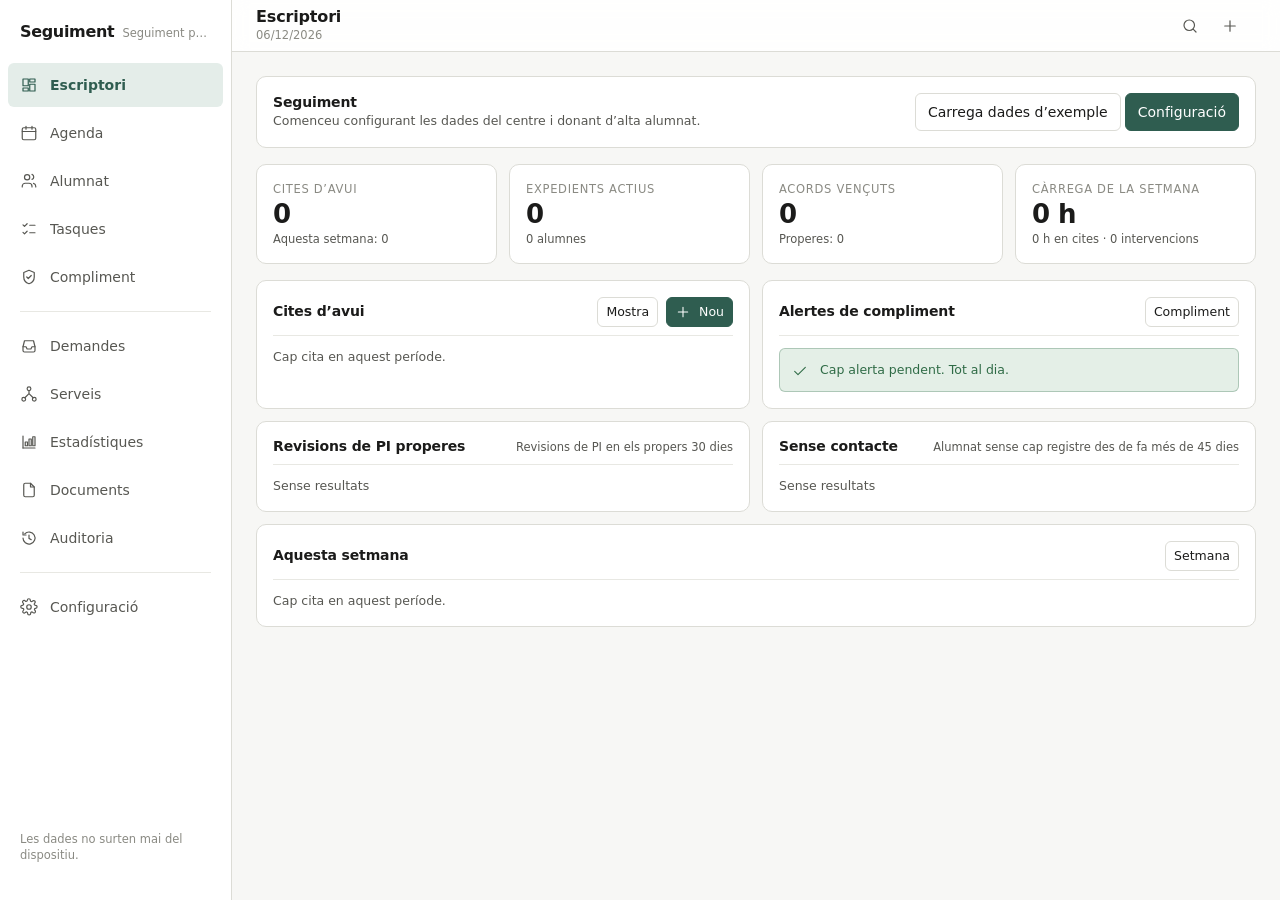
==== index.html @ 725e365e "Aplicació de seguiment psicopedagògic i orientació educativa Eina completa per al seguiment d'alumna" ====
<!doctype html>
<html lang="ca" data-theme="auto">
<head>
<meta charset="utf-8">
<meta name="viewport" content="width=device-width, initial-scale=1, viewport-fit=cover">
<meta name="description" content="Seguiment — eina de seguiment psicopedagògic i d'orientació educativa. Les dades no surten mai del dispositiu.">
<meta name="color-scheme" content="light dark">
<meta name="theme-color" content="#f7f7f5" media="(prefers-color-scheme: light)">
<meta name="theme-color" content="#131315" media="(prefers-color-scheme: dark)">
<meta name="apple-mobile-web-app-capable" content="yes">
<meta name="apple-mobile-web-app-title" content="Seguiment">
<title>Seguiment</title>
<link rel="manifest" href="manifest.webmanifest">
<link rel="icon" href="assets/icon.svg" type="image/svg+xml">
<link rel="apple-touch-icon" href="assets/icon-192.png">
<link rel="stylesheet" href="css/base.css">
<link rel="stylesheet" href="css/layout.css">
<link rel="stylesheet" href="css/components.css">
<link rel="stylesheet" href="css/print.css" media="print">
</head>
<body>
<a class="skip-link" href="#main">Salta al contingut principal</a>

<div id="boot" class="boot">
  <div class="boot__inner">
    <p class="boot__mark">Seguiment</p>
    <p class="boot__msg" id="boot-msg">Carregant…</p>
    <noscript><p class="boot__msg">Aquesta aplicació necessita JavaScript activat.</p></noscript>
  </div>
</div>

<div id="app" class="app" hidden>
  <header class="topbar" role="banner">
    <button class="iconbtn topbar__menu" data-act="nav:toggle" aria-label="Menú" aria-expanded="false" aria-controls="sidenav">
      <svg viewBox="0 0 24 24" aria-hidden="true"><path d="M3 6h18M3 12h18M3 18h18"/></svg>
    </button>
    <div class="topbar__title">
      <h1 id="view-title">Escriptori</h1>
      <p class="topbar__sub" id="view-sub"></p>
    </div>
    <div class="topbar__actions">
      <button class="iconbtn" data-act="search:open" aria-label="Cerca ràpida" title="Cerca ràpida (Ctrl+K)">
        <svg viewBox="0 0 24 24" aria-hidden="true"><circle cx="11" cy="11" r="7"/><path d="M20 20l-3.5-3.5"/></svg>
      </button>
      <button class="iconbtn" data-act="quick:new" aria-label="Nou" title="Nou (Ctrl+M)">
        <svg viewBox="0 0 24 24" aria-hidden="true"><path d="M12 5v14M5 12h14"/></svg>
      </button>
      <span class="savestate" id="savestate" role="status" aria-live="polite"></span>
    </div>
  </header>

  <nav class="sidenav" id="sidenav" aria-label="Navegació principal"></nav>
  <div class="scrim" data-act="nav:close" hidden></div>

  <main class="main" id="main" tabindex="-1">
    <div id="view" class="view"></div>
  </main>

  <nav class="tabbar" id="tabbar" aria-label="Navegació"></nav>
</div>

<div id="modal-root"></div>
<div id="toast-root" class="toasts" role="status" aria-live="polite"></div>
<div id="print-root" class="printarea" aria-hidden="true"></div>

<script type="module" src="js/main.js"></script>
<script nomodule>document.getElementById('boot-msg').textContent='El navegador no admet mòduls JavaScript. Actualitzeu-lo.';</script>
</body>
</html>
---- css/base.css ----
/* ==========================================================================
   base.css — variables de disseny, reinici i tipografia
   Paleta neutra, un únic color d'accent, escala d'espaiat de 4 px.
   ========================================================================== */

:root {
  color-scheme: light;

  /* Escala d'espaiat (4 px) */
  --s1: 4px;  --s2: 8px;  --s3: 12px; --s4: 16px;
  --s5: 20px; --s6: 24px; --s7: 32px; --s8: 40px; --s9: 56px;

  /* Radis i traços */
  --r1: 4px; --r2: 6px; --r3: 10px;
  --bw: 1px;

  /* Tipografia de sistema */
  --font: system-ui, -apple-system, "Segoe UI", Roboto, "Helvetica Neue", Arial, sans-serif;
  --mono: ui-monospace, SFMono-Regular, "SF Mono", Menlo, Consolas, monospace;
  --fs-xs: 11.5px; --fs-sm: 12.5px; --fs-md: 14px; --fs-lg: 16px;
  --fs-xl: 20px;  --fs-2xl: 26px;  --fs-3xl: 32px;

  /* Superfícies i text */
  --bg:        #f7f7f5;
  --surface:   #ffffff;
  --surface-2: #f1f1ee;
  --surface-3: #e9e9e5;
  --line:      #dcdcd6;
  --line-soft: #e8e8e3;
  --text:      #1b1b1a;
  --text-2:    #575752;
  --text-3:    #8a8a83;

  /* Accent únic */
  --accent:      #2f5d50;
  --accent-weak: #e4ede9;
  --accent-text: #ffffff;

  /* Colors semàntics d'estat (només per a estats) */
  --ok:      #2f6b46;  --ok-bg:      #e4efe7;
  --warn:    #8a6206;  --warn-bg:    #f6eed8;
  --danger:  #9a3730;  --danger-bg:  #f6e3e1;
  --info:    #2c5578;  --info-bg:    #e2eaf2;
  --muted-bg: var(--surface-2);

  --focus: #2f5d50;
  --shadow-1: 0 1px 2px rgba(20, 20, 18, .06);
  --shadow-2: 0 8px 24px rgba(20, 20, 18, .12);

  --nav-w: 232px;
  --topbar-h: 52px;
  --tabbar-h: 56px;
  --dur: 120ms;
}

@media (prefers-color-scheme: dark) {
  :root:not([data-theme="light"]) {
    color-scheme: dark;
    --bg:        #131315;
    --surface:   #1b1b1e;
    --surface-2: #232327;
    --surface-3: #2c2c31;
    --line:      #35353b;
    --line-soft: #2a2a2f;
    --text:      #ececeb;
    --text-2:    #a9a9a5;
    --text-3:    #7b7b78;
    --accent:      #7fb3a0;
    --accent-weak: #223029;
    --accent-text: #10201a;
    --ok:      #86c39b; --ok-bg:     #1e2e24;
    --warn:    #d6b45e; --warn-bg:   #302a17;
    --danger:  #e0918a; --danger-bg: #331f1d;
    --info:    #93b6d6; --info-bg:   #1c2733;
    --focus: #7fb3a0;
    --shadow-1: 0 1px 2px rgba(0, 0, 0, .4);
    --shadow-2: 0 8px 24px rgba(0, 0, 0, .5);
  }
}

:root[data-theme="dark"] {
  color-scheme: dark;
  --bg:        #131315;
  --surface:   #1b1b1e;
  --surface-2: #232327;
  --surface-3: #2c2c31;
  --line:      #35353b;
  --line-soft: #2a2a2f;
  --text:      #ececeb;
  --text-2:    #a9a9a5;
  --text-3:    #7b7b78;
  --accent:      #7fb3a0;
  --accent-weak: #223029;
  --accent-text: #10201a;
  --ok:      #86c39b; --ok-bg:     #1e2e24;
  --warn:    #d6b45e; --warn-bg:   #302a17;
  --danger:  #e0918a; --danger-bg: #331f1d;
  --info:    #93b6d6; --info-bg:   #1c2733;
  --focus: #7fb3a0;
  --shadow-1: 0 1px 2px rgba(0, 0, 0, .4);
  --shadow-2: 0 8px 24px rgba(0, 0, 0, .5);
}

*, *::before, *::after { box-sizing: border-box; }

html, body { height: 100%; }

body {
  margin: 0;
  background: var(--bg);
  color: var(--text);
  font-family: var(--font);
  font-size: var(--fs-md);
  line-height: 1.45;
  -webkit-text-size-adjust: 100%;
  -webkit-font-smoothing: antialiased;
}

h1, h2, h3, h4 { margin: 0; font-weight: 600; line-height: 1.25; letter-spacing: -0.01em; }
h1 { font-size: var(--fs-lg); }
h2 { font-size: var(--fs-lg); }
h3 { font-size: var(--fs-md); }
h4 { font-size: var(--fs-sm); color: var(--text-2); text-transform: uppercase; letter-spacing: .06em; font-weight: 600; }
p { margin: 0 0 var(--s2); }
p:last-child { margin-bottom: 0; }
ul, ol { margin: 0 0 var(--s2); padding-left: var(--s5); }

a { color: var(--accent); text-decoration: underline; text-underline-offset: 2px; }
a:hover { text-decoration-thickness: 2px; }

small, .small { font-size: var(--fs-sm); }
.tiny { font-size: var(--fs-xs); }
.muted { color: var(--text-2); }
.muted-2 { color: var(--text-3); }
.mono { font-family: var(--mono); font-size: var(--fs-sm); }
.nowrap { white-space: nowrap; }
.truncate { overflow: hidden; text-overflow: ellipsis; white-space: nowrap; }
.pre-wrap { white-space: pre-wrap; overflow-wrap: anywhere; }
.center { text-align: center; }
.right { text-align: right; }
.hidden { display: none !important; }

svg { width: 1em; height: 1em; fill: none; stroke: currentColor; stroke-width: 1.6; stroke-linecap: round; stroke-linejoin: round; }

:focus-visible {
  outline: 2px solid var(--focus);
  outline-offset: 2px;
  border-radius: var(--r1);
}

::selection { background: var(--accent-weak); color: var(--text); }

.skip-link {
  position: absolute; left: var(--s2); top: -60px; z-index: 200;
  background: var(--surface); color: var(--text); padding: var(--s2) var(--s3);
  border: var(--bw) solid var(--line); border-radius: var(--r2);
  transition: top var(--dur) ease;
}
.skip-link:focus { top: var(--s2); }

/* Pantalla d'arrencada */
.boot { position: fixed; inset: 0; display: grid; place-items: center; background: var(--bg); z-index: 300; }
.boot__inner { text-align: center; }
.boot__mark { font-weight: 600; letter-spacing: .14em; text-transform: uppercase; font-size: var(--fs-sm); color: var(--text-2); margin-bottom: var(--s2); }
.boot__msg { color: var(--text-3); font-size: var(--fs-sm); }

@media (prefers-reduced-motion: reduce) {
  *, *::before, *::after { animation-duration: .01ms !important; transition-duration: .01ms !important; }
}
---- css/layout.css ----
/* ==========================================================================
   layout.css — estructura de l'aplicació (barra superior, navegació, contingut)
   Mobile first: navegació inferior en pantalles petites, lateral en escriptori.
   ========================================================================== */

.app { min-height: 100dvh; display: flex; flex-direction: column; }

/* --- Barra superior ------------------------------------------------------ */
.topbar {
  position: sticky; top: 0; z-index: 40;
  display: flex; align-items: center; gap: var(--s2);
  height: var(--topbar-h);
  padding: 0 var(--s3);
  padding-top: env(safe-area-inset-top);
  background: color-mix(in srgb, var(--surface) 88%, transparent);
  backdrop-filter: saturate(1.4) blur(8px);
  border-bottom: var(--bw) solid var(--line);
}
.topbar__title { min-width: 0; flex: 1; }
.topbar__title h1 { font-size: var(--fs-lg); }
.topbar__sub { margin: 0; font-size: var(--fs-xs); color: var(--text-3); }
.topbar__actions { display: flex; align-items: center; gap: var(--s1); }

.savestate {
  font-size: var(--fs-xs); color: var(--text-3); min-width: 0;
  padding-left: var(--s1); white-space: nowrap;
}
.savestate[data-state="saving"] { color: var(--text-2); }
.savestate[data-state="error"] { color: var(--danger); }

/* --- Navegació lateral --------------------------------------------------- */
.sidenav {
  position: fixed; z-index: 60; inset: 0 auto 0 0;
  width: min(84vw, var(--nav-w));
  background: var(--surface);
  border-right: var(--bw) solid var(--line);
  padding: var(--s3) var(--s2) calc(var(--s6) + env(safe-area-inset-bottom));
  overflow-y: auto;
  transform: translateX(-102%);
  transition: transform var(--dur) ease;
  display: flex; flex-direction: column; gap: var(--s1);
}
.sidenav[data-open="true"] { transform: none; }

.sidenav__brand {
  display: flex; align-items: baseline; gap: var(--s2);
  padding: var(--s2) var(--s3) var(--s4);
}
.sidenav__brand b { font-size: var(--fs-lg); letter-spacing: -.02em; }
.sidenav__brand span { font-size: var(--fs-xs); color: var(--text-3); }

.navitem {
  display: flex; align-items: center; gap: var(--s3);
  min-height: 44px; padding: var(--s2) var(--s3);
  border-radius: var(--r2); border: 0; background: none;
  color: var(--text-2); font: inherit; font-size: var(--fs-md);
  text-align: left; text-decoration: none; cursor: pointer; width: 100%;
}
.navitem svg { width: 18px; height: 18px; flex: none; }
.navitem:hover { background: var(--surface-2); color: var(--text); }
.navitem[aria-current="page"] { background: var(--accent-weak); color: var(--accent); font-weight: 600; }
.navitem__badge {
  margin-left: auto; font-size: var(--fs-xs); font-weight: 600;
  background: var(--surface-3); color: var(--text-2);
  border-radius: 999px; padding: 1px var(--s2); min-width: 20px; text-align: center;
}
.navitem[data-alert="true"] .navitem__badge { background: var(--danger-bg); color: var(--danger); }
.navsep { height: var(--bw); background: var(--line-soft); margin: var(--s2) var(--s3); }
.sidenav__foot { margin-top: auto; padding: var(--s3); font-size: var(--fs-xs); color: var(--text-3); }

.scrim { position: fixed; inset: 0; z-index: 50; background: rgba(0,0,0,.35); border: 0; }

/* --- Contingut ----------------------------------------------------------- */
.main { flex: 1; min-width: 0; }
.view {
  padding: var(--s4) var(--s3);
  padding-bottom: calc(var(--tabbar-h) + var(--s7) + env(safe-area-inset-bottom));
  max-width: 1180px; margin: 0 auto;
}
.view:focus { outline: none; }

/* --- Navegació inferior (mòbil) ------------------------------------------ */
.tabbar {
  position: fixed; z-index: 45; left: 0; right: 0; bottom: 0;
  display: grid; grid-auto-flow: column; grid-auto-columns: 1fr;
  background: color-mix(in srgb, var(--surface) 94%, transparent);
  backdrop-filter: blur(8px);
  border-top: var(--bw) solid var(--line);
  padding-bottom: env(safe-area-inset-bottom);
}
.tabitem {
  display: flex; flex-direction: column; align-items: center; justify-content: center;
  gap: 2px; min-height: var(--tabbar-h); padding: var(--s1);
  border: 0; background: none; color: var(--text-3);
  font: inherit; font-size: 10.5px; cursor: pointer; position: relative;
}
.tabitem svg { width: 20px; height: 20px; }
.tabitem[aria-current="page"] { color: var(--accent); }
.tabitem[data-alert="true"]::after {
  content: ""; position: absolute; top: 8px; right: calc(50% - 16px);
  width: 6px; height: 6px; border-radius: 50%; background: var(--danger);
}

/* --- Escriptori ---------------------------------------------------------- */
@media (min-width: 900px) {
  .app { display: grid; grid-template-columns: var(--nav-w) 1fr; grid-template-rows: auto 1fr; }
  .topbar { grid-column: 2; padding: 0 var(--s6); }
  .sidenav { position: sticky; grid-row: 1 / 3; grid-column: 1; transform: none; height: 100dvh; top: 0; }
  .main { grid-column: 2; }
  .view { padding: var(--s6); padding-bottom: var(--s9); }
  .tabbar, .topbar__menu, .scrim { display: none !important; }
}

/* --- Graelles ------------------------------------------------------------ */
.grid { display: grid; gap: var(--s3); }
.grid--2 { grid-template-columns: 1fr; }
.grid--3 { grid-template-columns: 1fr; }
.grid--auto { grid-template-columns: repeat(auto-fill, minmax(230px, 1fr)); }
@media (min-width: 700px) {
  .grid--2 { grid-template-columns: repeat(2, minmax(0, 1fr)); }
  .grid--3 { grid-template-columns: repeat(3, minmax(0, 1fr)); }
}
.stack { display: flex; flex-direction: column; gap: var(--s3); }
.stack--sm { gap: var(--s2); }
.row { display: flex; align-items: center; gap: var(--s2); flex-wrap: wrap; }
.row--between { justify-content: space-between; }
.row--tight { gap: var(--s1); }
.spacer { flex: 1 1 auto; }

.page-head { display: flex; align-items: flex-start; gap: var(--s3); flex-wrap: wrap; margin-bottom: var(--s4); }
.page-head h2 { font-size: var(--fs-xl); }
.page-head .row { margin-left: auto; }
---- css/components.css ----
/* ==========================================================================
   components.css - botons, targetes, formularis, taules, calendari, grafics
   ========================================================================== */

/* --- Botons -------------------------------------------------------------- */
.btn {
  display: inline-flex; align-items: center; justify-content: center; gap: var(--s2);
  min-height: 36px; padding: var(--s2) var(--s3);
  border: var(--bw) solid var(--line); border-radius: var(--r2);
  background: var(--surface); color: var(--text);
  font: inherit; font-size: var(--fs-md); font-weight: 500;
  cursor: pointer; text-decoration: none; white-space: nowrap;
  transition: background var(--dur) ease, border-color var(--dur) ease;
}
.btn:hover { background: var(--surface-2); }
.btn:active { background: var(--surface-3); }
.btn[disabled], .btn[aria-disabled="true"] { opacity: .5; cursor: not-allowed; }
.btn svg { width: 16px; height: 16px; }
.btn--primary { background: var(--accent); border-color: var(--accent); color: var(--accent-text); }
.btn--primary:hover { background: color-mix(in srgb, var(--accent) 88%, black); }
.btn--ghost { border-color: transparent; background: none; color: var(--text-2); }
.btn--ghost:hover { background: var(--surface-2); color: var(--text); }
.btn--danger { color: var(--danger); border-color: color-mix(in srgb, var(--danger) 40%, var(--line)); }
.btn--danger:hover { background: var(--danger-bg); }
.btn--sm { min-height: 30px; padding: var(--s1) var(--s2); font-size: var(--fs-sm); }
.btn--block { width: 100%; }
.btn--tall { min-height: 44px; }

.iconbtn {
  display: inline-grid; place-items: center;
  width: 36px; height: 36px; flex: none;
  border: 0; border-radius: var(--r2); background: none;
  color: var(--text-2); cursor: pointer;
}
.iconbtn:hover { background: var(--surface-2); color: var(--text); }
.iconbtn svg { width: 18px; height: 18px; }
.iconbtn--sm { width: 28px; height: 28px; }
.iconbtn--sm svg { width: 15px; height: 15px; }

.btngroup { display: inline-flex; border: var(--bw) solid var(--line); border-radius: var(--r2); overflow: hidden; background: var(--surface); }
.btngroup .btn { border: 0; border-radius: 0; border-right: var(--bw) solid var(--line); }
.btngroup .btn:last-child { border-right: 0; }
.btngroup .btn[aria-pressed="true"] { background: var(--accent-weak); color: var(--accent); font-weight: 600; }

/* --- Targetes ------------------------------------------------------------ */
.card {
  background: var(--surface);
  border: var(--bw) solid var(--line);
  border-radius: var(--r3);
  padding: var(--s4);
}
.card--pad0 { padding: 0; overflow: hidden; }
.card__head {
  display: flex; align-items: center; gap: var(--s2); flex-wrap: wrap;
  margin-bottom: var(--s3); padding-bottom: var(--s2);
  border-bottom: var(--bw) solid var(--line-soft);
}
.card__head h3 { flex: 1; min-width: 0; }
.card__head--plain { border-bottom: 0; padding-bottom: 0; margin-bottom: var(--s2); }
.card__foot { margin-top: var(--s3); padding-top: var(--s2); border-top: var(--bw) solid var(--line-soft); }

.kpi { display: flex; flex-direction: column; gap: 2px; }
.kpi__label { font-size: var(--fs-xs); color: var(--text-3); text-transform: uppercase; letter-spacing: .06em; }
.kpi__value { font-size: var(--fs-2xl); font-weight: 600; letter-spacing: -.02em; line-height: 1.1; font-variant-numeric: tabular-nums; }
.kpi__hint { font-size: var(--fs-xs); color: var(--text-2); }
.kpi--alert .kpi__value { color: var(--danger); }
.kpi--warn .kpi__value { color: var(--warn); }

/* --- Etiquetes d'estat --------------------------------------------------- */
.chip {
  display: inline-flex; align-items: center; gap: var(--s1);
  padding: 1px var(--s2); border-radius: 999px;
  font-size: var(--fs-xs); font-weight: 600; line-height: 1.6;
  background: var(--muted-bg); color: var(--text-2);
  border: var(--bw) solid transparent; white-space: nowrap;
}
.chip--ok     { background: var(--ok-bg); color: var(--ok); }
.chip--warn   { background: var(--warn-bg); color: var(--warn); }
.chip--danger { background: var(--danger-bg); color: var(--danger); }
.chip--info   { background: var(--info-bg); color: var(--info); }
.chip--accent { background: var(--accent-weak); color: var(--accent); }
.chip--outline { background: none; border-color: var(--line); color: var(--text-2); }
.chip__dot { width: 7px; height: 7px; border-radius: 50%; background: currentColor; flex: none; }

.tag {
  display: inline-flex; align-items: center; gap: var(--s1);
  font-size: var(--fs-xs); color: var(--text-2);
  background: var(--surface-2); border: var(--bw) solid var(--line-soft);
  border-radius: var(--r1); padding: 1px var(--s2);
}

/* --- Filtres ------------------------------------------------------------- */
.filters {
  display: flex; gap: var(--s2); flex-wrap: wrap; align-items: center;
  margin-bottom: var(--s3);
}
.filters .field { margin: 0; }
.filters .select { min-width: 108px; max-width: 190px; }

/* --- Formularis ---------------------------------------------------------- */
.form { display: flex; flex-direction: column; gap: var(--s4); }
.fieldset { border: 0; padding: 0; margin: 0; display: flex; flex-direction: column; gap: var(--s3); }
.fieldset > legend {
  padding: 0 0 var(--s2); font-size: var(--fs-sm); font-weight: 600;
  color: var(--text-2); text-transform: uppercase; letter-spacing: .06em;
}
.fields { display: grid; gap: var(--s3); grid-template-columns: 1fr; }
@media (min-width: 700px) {
  .fields--2 { grid-template-columns: repeat(2, minmax(0, 1fr)); }
  .fields--3 { grid-template-columns: repeat(3, minmax(0, 1fr)); }
  .field--full { grid-column: 1 / -1; }
}

.field { display: flex; flex-direction: column; gap: var(--s1); min-width: 0; }
.field > label, .field__label { font-size: var(--fs-sm); font-weight: 500; color: var(--text-2); }
.field__hint { font-size: var(--fs-xs); color: var(--text-3); }
.field__err { font-size: var(--fs-xs); color: var(--danger); }

.input, .select, .textarea {
  width: 100%; min-height: 40px;
  padding: var(--s2) var(--s3);
  border: var(--bw) solid var(--line); border-radius: var(--r2);
  background: var(--surface); color: var(--text);
  font: inherit; font-size: var(--fs-md);
  transition: border-color var(--dur) ease;
}
.input:hover, .select:hover, .textarea:hover { border-color: var(--text-3); }
.input::placeholder, .textarea::placeholder { color: var(--text-3); }
.textarea { min-height: 96px; resize: vertical; line-height: 1.5; }
.textarea--tall { min-height: 180px; }
.select {
  appearance: none;
  background-image: linear-gradient(45deg, transparent 50%, currentColor 50%), linear-gradient(135deg, currentColor 50%, transparent 50%);
  background-position: calc(100% - 15px) 17px, calc(100% - 10px) 17px;
  background-size: 5px 5px; background-repeat: no-repeat;
  padding-right: var(--s7);
}
.input[aria-invalid="true"], .textarea[aria-invalid="true"], .select[aria-invalid="true"] { border-color: var(--danger); }
.input[data-suggested="true"], .textarea[data-suggested="true"], .select[data-suggested="true"] {
  border-style: dashed; border-color: var(--accent);
  background-color: color-mix(in srgb, var(--accent-weak) 45%, var(--surface));
}
.input--sm { min-height: 32px; padding: var(--s1) var(--s2); font-size: var(--fs-sm); }
.select.input--sm { padding-right: var(--s6); background-position: calc(100% - 13px) 14px, calc(100% - 8px) 14px; }
.field--inline { flex-direction: row; align-items: center; gap: var(--s2); }

.check { display: flex; align-items: flex-start; gap: var(--s2); min-height: 32px; cursor: pointer; }
.check input { width: 18px; height: 18px; margin: 6px 0 0; accent-color: var(--accent); flex: none; }
.check span { font-size: var(--fs-md); }
.switchrow {
  display: flex; align-items: center; gap: var(--s3);
  padding: var(--s2) 0; border-bottom: var(--bw) solid var(--line-soft);
}
.switchrow:last-child { border-bottom: 0; }
.switchrow__txt { flex: 1; min-width: 0; }
.switchrow__txt b { display: block; font-weight: 500; font-size: var(--fs-md); }

.searchbox { position: relative; flex: 1 1 220px; min-width: 160px; }
.searchbox .input { padding-left: var(--s8); }
.searchbox svg { position: absolute; left: var(--s3); top: 50%; transform: translateY(-50%); width: 16px; height: 16px; color: var(--text-3); pointer-events: none; }

/* Autocompletat */
.ac { position: relative; }
.ac__list {
  position: absolute; z-index: 30; left: 0; right: 0; top: calc(100% + 2px);
  background: var(--surface); border: var(--bw) solid var(--line);
  border-radius: var(--r2); box-shadow: var(--shadow-2);
  max-height: 240px; overflow-y: auto; padding: var(--s1); margin: 0; list-style: none;
}
.ac__opt { padding: var(--s2) var(--s3); border-radius: var(--r1); cursor: pointer; font-size: var(--fs-md); }
.ac__opt[aria-selected="true"], .ac__opt:hover { background: var(--surface-2); }
.ac__opt em { font-style: normal; color: var(--text-3); font-size: var(--fs-xs); display: block; }

/* --- Taules / llistes ---------------------------------------------------- */
.tablewrap { overflow-x: auto; -webkit-overflow-scrolling: touch; }
.table { width: 100%; border-collapse: collapse; font-size: var(--fs-md); }
.table th, .table td { padding: var(--s2) var(--s3); text-align: left; vertical-align: top; border-bottom: var(--bw) solid var(--line-soft); }
.table th { font-size: var(--fs-xs); font-weight: 600; color: var(--text-3); text-transform: uppercase; letter-spacing: .05em; white-space: nowrap; }
.table tbody tr:hover { background: var(--surface-2); }
.table tbody tr:last-child td { border-bottom: 0; }
.table td.num, .table th.num { text-align: right; font-variant-numeric: tabular-nums; }
.table--clickable tbody tr { cursor: pointer; }

/* Taula convertida en targetes per sota de 768 px */
@media (max-width: 767px) {
  .table--cards thead { position: absolute; width: 1px; height: 1px; overflow: hidden; clip: rect(0 0 0 0); white-space: nowrap; }
  .table--cards tbody tr {
    display: block; border: var(--bw) solid var(--line); border-radius: var(--r2);
    padding: var(--s2); margin-bottom: var(--s2); background: var(--surface);
  }
  .table--cards td { display: flex; gap: var(--s3); border: 0; padding: var(--s1); }
  .table--cards td::before {
    content: attr(data-th); flex: none; width: 40%; max-width: 130px;
    font-size: var(--fs-xs); color: var(--text-3); text-transform: uppercase; letter-spacing: .05em; padding-top: 2px;
  }
  .table--cards td.num { text-align: left; }
  .table--cards td:empty { display: none; }
}

.list { list-style: none; margin: 0; padding: 0; }
.listitem {
  display: flex; gap: var(--s2) var(--s3); align-items: flex-start; flex-wrap: wrap;
  padding: var(--s3) 0; border-bottom: var(--bw) solid var(--line-soft);
}
.listitem:last-child { border-bottom: 0; }
.listitem__main { flex: 1 1 55%; min-width: 0; }
.listitem__title { font-weight: 500; }
.listitem__meta { font-size: var(--fs-xs); color: var(--text-3); display: flex; gap: var(--s2); flex-wrap: wrap; min-width: 0; }
.listitem > .chip, .listitem > .row { margin-left: auto; }
.listitem--btn { width: 100%; text-align: left; background: none; border: 0; border-bottom: var(--bw) solid var(--line-soft); font: inherit; color: inherit; cursor: pointer; }
.listitem--btn:hover { background: var(--surface-2); }
.listitem__time { font-variant-numeric: tabular-nums; font-size: var(--fs-sm); color: var(--text-2); flex: none; width: 46px; }

.empty { text-align: center; padding: var(--s7) var(--s4); color: var(--text-3); }
.empty h3 { color: var(--text-2); margin-bottom: var(--s1); }

.divider { height: var(--bw); background: var(--line-soft); border: 0; margin: var(--s4) 0; }

/* --- Pestanyes ----------------------------------------------------------- */
.tabs {
  display: flex; gap: var(--s1); overflow-x: auto; scrollbar-width: none;
  border-bottom: var(--bw) solid var(--line); margin-bottom: var(--s4);
}
.tabs::-webkit-scrollbar { display: none; }
.tab {
  border: 0; background: none; font: inherit; font-size: var(--fs-md);
  color: var(--text-2); padding: var(--s2) var(--s3); min-height: 40px;
  cursor: pointer; white-space: nowrap; border-bottom: 2px solid transparent; margin-bottom: -1px;
}
.tab[aria-selected="true"] { color: var(--text); border-bottom-color: var(--accent); font-weight: 600; }
.tab:hover { color: var(--text); }

/* --- Modal --------------------------------------------------------------- */
.modal { position: fixed; inset: 0; z-index: 100; display: flex; align-items: flex-end; justify-content: center; }
.modal__scrim { position: absolute; inset: 0; background: rgba(0,0,0,.4); border: 0; }
.modal__box {
  position: relative; z-index: 1;
  width: 100%; max-width: 720px; max-height: 92dvh;
  display: flex; flex-direction: column;
  background: var(--surface); border: var(--bw) solid var(--line);
  border-radius: var(--r3) var(--r3) 0 0; box-shadow: var(--shadow-2);
}
.modal--wide .modal__box { max-width: 1000px; }
.modal--narrow .modal__box { max-width: 460px; }
.modal__head {
  display: flex; align-items: center; gap: var(--s2);
  padding: var(--s3) var(--s4); border-bottom: var(--bw) solid var(--line);
}
.modal__head h2 { flex: 1; min-width: 0; font-size: var(--fs-lg); }
.modal__body { padding: var(--s4); overflow-y: auto; flex: 1; }
.modal__foot {
  display: flex; gap: var(--s2); justify-content: flex-end; flex-wrap: wrap;
  padding: var(--s3) var(--s4); padding-bottom: calc(var(--s3) + env(safe-area-inset-bottom));
  border-top: var(--bw) solid var(--line); background: var(--surface-2);
  border-radius: 0 0 var(--r3) var(--r3);
}
.modal__foot .spacer { flex: 1; }
@media (min-width: 700px) {
  .modal { align-items: center; padding: var(--s4); }
  .modal__box { border-radius: var(--r3); max-height: 88dvh; }
}

/* --- Avisos -------------------------------------------------------------- */
.notice {
  display: flex; gap: var(--s3); align-items: flex-start;
  padding: var(--s3); border-radius: var(--r2);
  border: var(--bw) solid var(--line); background: var(--surface-2);
  font-size: var(--fs-sm);
}
.notice svg { width: 16px; height: 16px; flex: none; margin-top: 2px; }
.notice--warn { background: var(--warn-bg); border-color: color-mix(in srgb, var(--warn) 30%, transparent); color: var(--warn); }
.notice--danger { background: var(--danger-bg); border-color: color-mix(in srgb, var(--danger) 30%, transparent); color: var(--danger); }
.notice--info { background: var(--info-bg); border-color: color-mix(in srgb, var(--info) 30%, transparent); color: var(--info); }
.notice--ok { background: var(--ok-bg); border-color: color-mix(in srgb, var(--ok) 30%, transparent); color: var(--ok); }

.toasts { position: fixed; z-index: 200; left: 50%; transform: translateX(-50%); bottom: calc(var(--tabbar-h) + var(--s3) + env(safe-area-inset-bottom)); display: flex; flex-direction: column; gap: var(--s2); width: min(94vw, 420px); }
@media (min-width: 900px) { .toasts { bottom: var(--s4); left: auto; right: var(--s4); transform: none; } }
.toast {
  background: var(--text); color: var(--bg);
  padding: var(--s3); border-radius: var(--r2); box-shadow: var(--shadow-2);
  font-size: var(--fs-sm); display: flex; gap: var(--s3); align-items: center;
}
.toast button { background: none; border: 0; color: inherit; font: inherit; font-weight: 600; text-decoration: underline; cursor: pointer; margin-left: auto; }
.toast--danger { background: var(--danger); color: #fff; }

/* --- Calendari ----------------------------------------------------------- */
.cal { border: var(--bw) solid var(--line); border-radius: var(--r3); background: var(--surface); overflow: hidden; }
.cal__bar { display: flex; align-items: center; gap: var(--s2); padding: var(--s2) var(--s3); border-bottom: var(--bw) solid var(--line); flex-wrap: wrap; }
.cal__label { font-weight: 600; font-size: var(--fs-md); min-width: 130px; text-transform: capitalize; }

.calmonth { display: grid; grid-template-columns: repeat(7, minmax(0, 1fr)); }
.calmonth__dow { padding: var(--s1) var(--s2); font-size: var(--fs-xs); color: var(--text-3); text-transform: uppercase; letter-spacing: .05em; text-align: center; border-bottom: var(--bw) solid var(--line); }
.calday {
  min-height: 62px; padding: var(--s1); border-right: var(--bw) solid var(--line-soft); border-bottom: var(--bw) solid var(--line-soft);
  background: none; font: inherit; color: inherit; text-align: left; cursor: pointer; display: flex; flex-direction: column; gap: 2px; overflow: hidden;
}
.calday:nth-child(7n) { border-right: 0; }
.calday:hover { background: var(--surface-2); }
.calday[data-out="true"] { background: var(--surface-2); color: var(--text-3); }
.calday[data-today="true"] .calday__n { background: var(--accent); color: var(--accent-text); border-radius: 999px; }
.calday[data-sel="true"] { outline: 2px solid var(--accent); outline-offset: -2px; }
.calday__n { font-size: var(--fs-sm); font-variant-numeric: tabular-nums; width: 22px; height: 20px; display: grid; place-items: center; }
.calday__ev { font-size: 10.5px; line-height: 1.3; padding: 1px 3px; border-radius: 3px; overflow: hidden; text-overflow: ellipsis; white-space: nowrap; border-left: 3px solid var(--accent); background: var(--surface-2); }
.calday__dots { display: flex; gap: 2px; flex-wrap: wrap; }
.calday__dot { width: 6px; height: 6px; border-radius: 50%; background: var(--accent); }
.calday__more { font-size: 10px; color: var(--text-3); }
@media (min-width: 700px) { .calday { min-height: 96px; } }

.calgrid { display: grid; grid-template-columns: 48px repeat(var(--cols, 7), minmax(0, 1fr)); position: relative; }
.calgrid__wrap { overflow: auto; max-height: 70dvh; }
.calgrid__head { display: grid; grid-template-columns: 48px repeat(var(--cols, 7), minmax(0, 1fr)); position: sticky; top: 0; z-index: 3; background: var(--surface); border-bottom: var(--bw) solid var(--line); }
.calgrid__dayhead { padding: var(--s1); text-align: center; font-size: var(--fs-xs); color: var(--text-2); border-left: var(--bw) solid var(--line-soft); }
.calgrid__dayhead b { display: block; font-size: var(--fs-md); }
.calgrid__dayhead[data-today="true"] b { color: var(--accent); }
.calcol { position: relative; border-left: var(--bw) solid var(--line-soft); }
.calhour { height: 44px; border-bottom: var(--bw) solid var(--line-soft); }
.caltime { height: 44px; font-size: var(--fs-xs); color: var(--text-3); text-align: right; padding: 2px var(--s1) 0 0; font-variant-numeric: tabular-nums; }
.calavail { position: absolute; left: 0; right: 0; background: var(--accent-weak); opacity: .55; pointer-events: none; }
.calnow { position: absolute; left: 0; right: 0; height: 0; border-top: 2px solid var(--danger); z-index: 4; pointer-events: none; }
.calnow::before { content: ""; position: absolute; left: -3px; top: -4px; width: 7px; height: 7px; border-radius: 50%; background: var(--danger); }
.calev {
  position: absolute; z-index: 2; overflow: hidden;
  border-radius: var(--r1); border: var(--bw) solid var(--line);
  border-left: 3px solid var(--accent); background: var(--surface);
  padding: 2px var(--s1); font-size: 11px; line-height: 1.25; cursor: pointer; text-align: left;
  box-shadow: var(--shadow-1);
}
.calev b { font-weight: 600; display: block; }
.calev[data-state="anullada"], .calev[data-state="noPresentada"] { opacity: .6; text-decoration: line-through; }
.calslot { position: absolute; inset: 0; z-index: 1; background: none; border: 0; cursor: cell; padding: 0; }

/* --- Grafics SVG --------------------------------------------------------- */
.chart { width: 100%; height: auto; display: block; overflow: visible; }
.chart text { font-family: var(--font); font-size: 10px; fill: var(--text-3); }
.chart .chart__val { fill: var(--text-2); font-size: 10px; font-variant-numeric: tabular-nums; }
.chart .chart__bar { fill: var(--accent); }
.chart .chart__axis { stroke: var(--line); stroke-width: 1; }
.chart .chart__grid { stroke: var(--line-soft); stroke-width: 1; }
.chart .chart__line { fill: none; stroke: var(--accent); stroke-width: 2; }
.chart .chart__dot { fill: var(--accent); stroke: var(--surface); stroke-width: 1.5; }
.chart .chart__area { fill: var(--accent); opacity: .10; stroke: none; }
.chartbox details { margin-top: var(--s2); }
.chartbox summary { font-size: var(--fs-xs); color: var(--text-3); cursor: pointer; }

.bars { display: flex; flex-direction: column; gap: var(--s2); }
.bars__row { display: grid; grid-template-columns: minmax(90px, 34%) 1fr auto; gap: var(--s2); align-items: center; font-size: var(--fs-sm); }
.bars__track { display: block; background: var(--surface-2); border-radius: 999px; height: 8px; overflow: hidden; }
.bars__fill { display: block; background: var(--accent); height: 100%; border-radius: 999px; min-width: 2px; }
.bars__n { font-variant-numeric: tabular-nums; color: var(--text-2); min-width: 30px; text-align: right; }

/* --- Cronologia ---------------------------------------------------------- */
.timeline { list-style: none; margin: 0; padding: 0 0 0 var(--s5); position: relative; }
.timeline::before { content: ""; position: absolute; left: 5px; top: 6px; bottom: 6px; width: 1px; background: var(--line); }
.tlitem { position: relative; padding: 0 0 var(--s4); }
.tlitem::before {
  content: ""; position: absolute; left: calc(var(--s5) * -1 + 1px); top: 6px;
  width: 9px; height: 9px; border-radius: 50%; background: var(--surface);
  border: 2px solid var(--accent);
}
.tlitem[data-status="pendent"]::before { border-color: var(--warn); }
.tlitem[data-status="buit"]::before { border-color: var(--danger); background: var(--danger-bg); }
.tlitem[data-status="fet"]::before { background: var(--accent); }
.tlitem__date { display: block; font-size: var(--fs-xs); color: var(--text-3); font-variant-numeric: tabular-nums; }
.tlitem__title { display: block; font-weight: 500; }

/* --- Diversos ------------------------------------------------------------ */
.deflist { display: grid; grid-template-columns: 1fr; gap: var(--s2) var(--s4); margin: 0; }
@media (min-width: 560px) { .deflist { grid-template-columns: repeat(auto-fit, minmax(180px, 1fr)); } }
.deflist > div { min-width: 0; }
.deflist dt { font-size: var(--fs-xs); color: var(--text-3); text-transform: uppercase; letter-spacing: .05em; }
.deflist dd { margin: 0; font-size: var(--fs-md); overflow-wrap: anywhere; }

.snippetbar { display: flex; gap: var(--s1); flex-wrap: wrap; margin-top: var(--s1); }
.snippetbar .btn { font-size: var(--fs-xs); min-height: 26px; padding: 2px var(--s2); }

.progress { height: 6px; background: var(--surface-2); border-radius: 999px; overflow: hidden; }
.progress__fill { height: 100%; background: var(--accent); }

.sr-only { position: absolute; width: 1px; height: 1px; padding: 0; margin: -1px; overflow: hidden; clip: rect(0 0 0 0); white-space: nowrap; border: 0; }

.printarea { display: none; }

/* --- Previsualitzacio de documents en pantalla ---------------------------- */
/* Els estils definitius viuen a print.css; aqui nomes es fa llegible la
   previsualitzacio dins de la vista de documents. */
#doc-preview .doc__cover { padding-bottom: var(--s4); border-bottom: var(--bw) solid var(--line); margin-bottom: var(--s4); }
#doc-preview .doc__kicker { font-size: var(--fs-xs); letter-spacing: .14em; text-transform: uppercase; color: var(--text-3); }
#doc-preview h1 { font-size: var(--fs-2xl); margin: var(--s2) 0; }
#doc-preview h2 { font-size: var(--fs-lg); margin: var(--s5) 0 var(--s2); padding-bottom: var(--s1); border-bottom: var(--bw) solid var(--line-soft); }
#doc-preview .doc__meta { font-size: var(--fs-sm); color: var(--text-2); }
#doc-preview table { width: 100%; border-collapse: collapse; font-size: var(--fs-sm); margin: var(--s2) 0 var(--s4); }
#doc-preview th, #doc-preview td { border: var(--bw) solid var(--line-soft); padding: var(--s1) var(--s2); text-align: left; vertical-align: top; }
#doc-preview th { background: var(--surface-2); font-weight: 600; }
#doc-preview .doc__dl { display: grid; grid-template-columns: minmax(120px, 32%) 1fr; gap: 2px var(--s4); font-size: var(--fs-sm); margin-bottom: var(--s3); }
#doc-preview .doc__dl dt { color: var(--text-3); }
#doc-preview .doc__dl dd { margin: 0; }
#doc-preview .doc__note { border-left: 2px solid var(--line); padding-left: var(--s3); color: var(--text-2); font-size: var(--fs-sm); }
#doc-preview .doc__foot { margin-top: var(--s5); padding-top: var(--s2); border-top: var(--bw) solid var(--line-soft); font-size: var(--fs-xs); color: var(--text-3); }
#doc-preview .doc__toc { font-size: var(--fs-sm); }
#doc-preview { max-height: 60vh; overflow: auto; }
---- css/print.css ----
/* ==========================================================================
   print.css - sortida imprimible neta, sense elements d'interficie
   S'activa nomes en imprimir. El contingut generat viu a #print-root.
   ========================================================================== */

@page { size: A4; margin: 16mm 14mm 18mm; }

@media print {
  :root {
    --bg: #fff; --surface: #fff; --surface-2: #fff; --surface-3: #fff;
    --text: #000; --text-2: #333; --text-3: #555;
    --line: #999; --line-soft: #ccc; --accent: #000; --accent-weak: #eee;
  }

  html, body { background: #fff !important; color: #000 !important; }

  .topbar, .sidenav, .tabbar, .scrim, .toasts, .skip-link, .boot,
  .modal, #modal-root, .app { display: none !important; }

  .printarea { display: block !important; }

  .doc { font-size: 10.5pt; line-height: 1.4; color: #000; }
  .doc h1 { font-size: 17pt; margin: 0 0 4pt; }
  .doc h2 { font-size: 13pt; margin: 14pt 0 4pt; padding-bottom: 2pt; border-bottom: .5pt solid #999; }
  .doc h3 { font-size: 11pt; margin: 9pt 0 3pt; }
  .doc p, .doc li { orphans: 3; widows: 3; }

  .doc__cover { text-align: left; padding-bottom: 10mm; border-bottom: 1pt solid #000; margin-bottom: 8mm; }
  .doc__cover .doc__kicker { font-size: 9pt; letter-spacing: .14em; text-transform: uppercase; color: #444; }
  .doc__cover h1 { font-size: 24pt; margin: 6pt 0 10pt; }
  .doc__meta { font-size: 9.5pt; color: #333; }
  .doc__meta div { margin-bottom: 2pt; }

  .doc__section { break-inside: auto; }
  .doc__pagebreak { break-before: page; }
  .doc__avoid { break-inside: avoid; }

  .doc table { width: 100%; border-collapse: collapse; font-size: 9.5pt; margin: 4pt 0 8pt; }
  .doc th, .doc td { border: .5pt solid #999; padding: 3pt 4pt; text-align: left; vertical-align: top; }
  .doc th { background: #eee; font-weight: 600; }
  .doc thead { display: table-header-group; }
  .doc tr { break-inside: avoid; }

  .doc__dl { display: grid; grid-template-columns: 42mm 1fr; gap: 1pt 4mm; font-size: 10pt; margin: 0 0 6pt; }
  .doc__dl dt { color: #444; }
  .doc__dl dd { margin: 0; }

  .doc__note { border-left: 2pt solid #999; padding-left: 4mm; font-size: 9.5pt; color: #333; margin: 4pt 0; }
  .doc__foot { margin-top: 10mm; padding-top: 3mm; border-top: .5pt solid #999; font-size: 8.5pt; color: #444; }
  .doc__toc { font-size: 10.5pt; }
  .doc__toc li { margin-bottom: 2pt; }

  .doc .chart { max-width: 150mm; }
  .doc .chart text { fill: #333; }
  .doc .chart .chart__bar, .doc .chart .chart__dot { fill: #444; }
  .doc .chart .chart__line { stroke: #444; }
  .doc .chart .chart__area { fill: #888; opacity: .18; }
  .doc .chart .chart__axis { stroke: #666; }
  .doc .chart .chart__grid { stroke: #ccc; }

  .doc .chip, .doc .tag { border: .5pt solid #999 !important; background: none !important; color: #000 !important; padding: 0 2pt; }
  a { color: #000; text-decoration: none; }
}
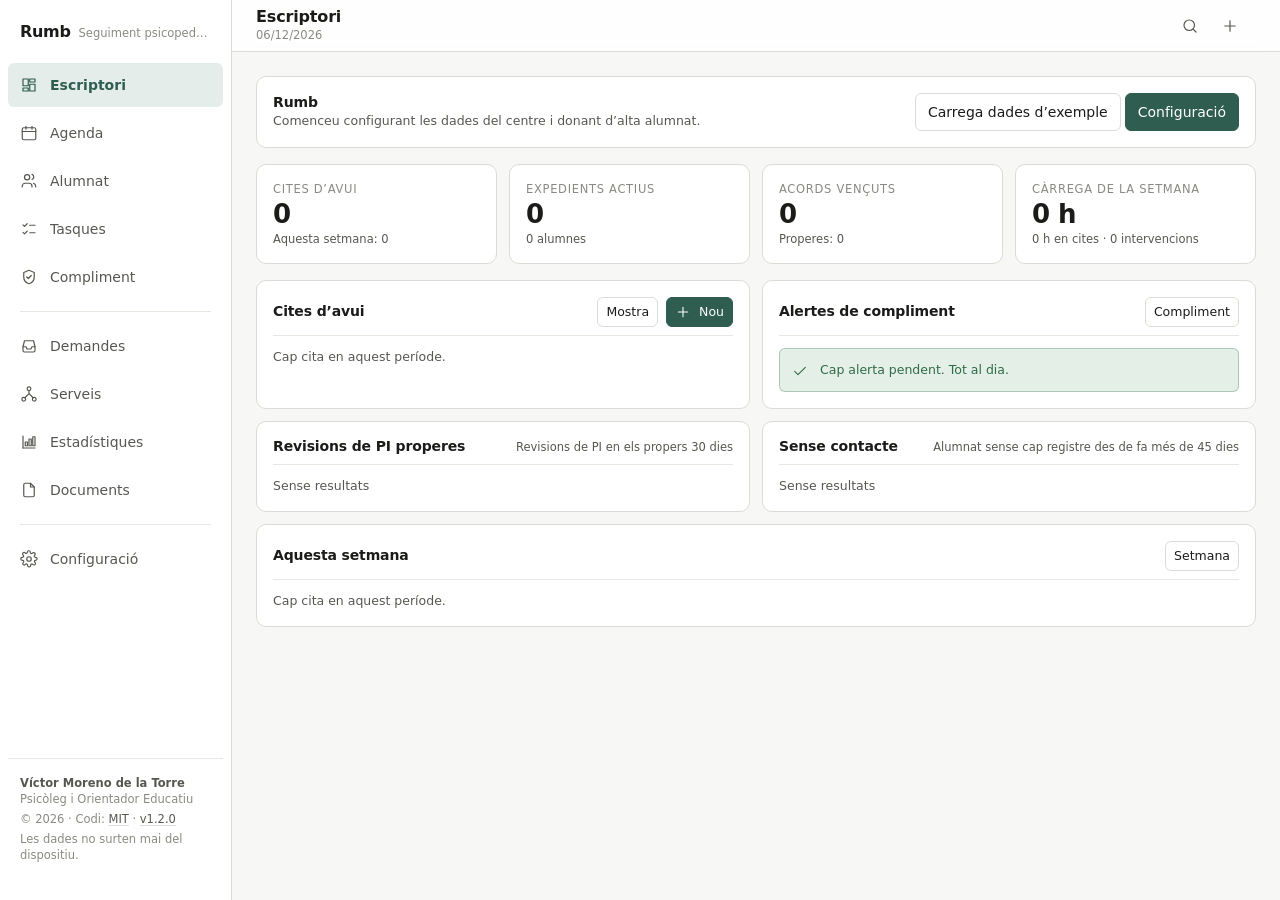
==== commit 4f94982d: "Rumb v1.2.0: apartats triables, cotutoria, gràfics llegibles i peu d'autoria Gràfics - Els SVG es di" ====
--- a/index.html
+++ b/index.html
@@ -3,13 +3,13 @@
 <head>
 <meta charset="utf-8">
 <meta name="viewport" content="width=device-width, initial-scale=1, viewport-fit=cover">
-<meta name="description" content="Seguiment — eina de seguiment psicopedagògic i d'orientació educativa. Les dades no surten mai del dispositiu.">
+<meta name="description" content="Rumb — eina de seguiment psicopedagògic i d'orientació educativa. Les dades no surten mai del dispositiu.">
 <meta name="color-scheme" content="light dark">
 <meta name="theme-color" content="#f7f7f5" media="(prefers-color-scheme: light)">
 <meta name="theme-color" content="#131315" media="(prefers-color-scheme: dark)">
 <meta name="apple-mobile-web-app-capable" content="yes">
-<meta name="apple-mobile-web-app-title" content="Seguiment">
-<title>Seguiment</title>
+<meta name="apple-mobile-web-app-title" content="Rumb">
+<title>Rumb</title>
 <link rel="manifest" href="manifest.webmanifest">
 <link rel="icon" href="assets/icon.svg" type="image/svg+xml">
 <link rel="apple-touch-icon" href="assets/icon-192.png">
@@ -23,7 +23,7 @@
 
 <div id="boot" class="boot">
   <div class="boot__inner">
-    <p class="boot__mark">Seguiment</p>
+    <p class="boot__mark">Rumb</p>
     <p class="boot__msg" id="boot-msg">Carregant…</p>
     <noscript><p class="boot__msg">Aquesta aplicació necessita JavaScript activat.</p></noscript>
   </div>
--- a/css/layout.css
+++ b/css/layout.css
@@ -66,7 +66,18 @@
 }
 .navitem[data-alert="true"] .navitem__badge { background: var(--danger-bg); color: var(--danger); }
 .navsep { height: var(--bw); background: var(--line-soft); margin: var(--s2) var(--s3); }
-.sidenav__foot { margin-top: auto; padding: var(--s3); font-size: var(--fs-xs); color: var(--text-3); }
+.sidenav__foot {
+  margin-top: auto; padding: var(--s4) var(--s3) var(--s3);
+  font-size: var(--fs-xs); color: var(--text-3);
+  border-top: var(--bw) solid var(--line-soft);
+  display: flex; flex-direction: column; gap: 3px;
+}
+.sidenav__foot p { margin: 0; }
+.sidenav__author b { display: block; color: var(--text-2); font-weight: 600; }
+.sidenav__author span { display: block; }
+.sidenav__legal { margin-top: 2px; }
+.sidenav__legal a { color: var(--text-2); text-decoration-color: var(--line); text-underline-offset: 2px; }
+.sidenav__legal a:hover { color: var(--accent); }
 
 .scrim { position: fixed; inset: 0; z-index: 50; background: rgba(0,0,0,.35); border: 0; }
 
--- a/css/components.css
+++ b/css/components.css
@@ -330,9 +330,15 @@
 .calslot { position: absolute; inset: 0; z-index: 1; background: none; border: 0; cursor: cell; padding: 0; }
 
 /* --- Grafics SVG --------------------------------------------------------- */
-.chart { width: 100%; height: auto; display: block; overflow: visible; }
-.chart text { font-family: var(--font); font-size: 10px; fill: var(--text-3); }
-.chart .chart__val { fill: var(--text-2); font-size: 10px; font-variant-numeric: tabular-nums; }
+/* Mida intrinseca: el dibuix s'encongeix si no hi cap, pero mai s'amplia.
+   Escalant-lo cap amunt, les xifres dels eixos sortien desproporcionades.   */
+.chart { max-width: 100%; height: auto; display: block; overflow: visible; }
+.chart text {
+  font-family: var(--font); font-size: 11px; fill: var(--text-3);
+  font-variant-numeric: tabular-nums;
+}
+.chart .chart__tick { fill: var(--text-3); }
+.chart .chart__val { fill: var(--text-2); font-size: 10.5px; font-weight: 500; }
 .chart .chart__bar { fill: var(--accent); }
 .chart .chart__axis { stroke: var(--line); stroke-width: 1; }
 .chart .chart__grid { stroke: var(--line-soft); stroke-width: 1; }
@@ -398,3 +404,65 @@
 #doc-preview .doc__foot { margin-top: var(--s5); padding-top: var(--s2); border-top: var(--bw) solid var(--line-soft); font-size: var(--fs-xs); color: var(--text-3); }
 #doc-preview .doc__toc { font-size: var(--fs-sm); }
 #doc-preview { max-height: 60vh; overflow: auto; }
+
+/* --- Camps de verificació dins d'una graella ------------------------------ */
+/* Sense etiqueta pròpia a sobre, una casella quedava enfilada a dalt i
+   trencava l'alineació de la fila; així s'assenta com un control més.        */
+.fields .field--check { justify-content: flex-end; }
+.field--check .check { align-items: center; min-height: 40px; }
+.field--check .check input { margin: 0; }
+
+/* --- Files repetibles (mesures, diagnòstics, acords) ---------------------- */
+.repeats { display: flex; flex-direction: column; gap: var(--s2); }
+.repeat {
+  position: relative;
+  padding: var(--s3);
+  padding-right: calc(var(--s6) + var(--s3));
+  border: var(--bw) solid var(--line-soft); border-radius: var(--r2);
+  background: var(--surface-2);
+}
+.repeat__del { position: absolute; top: var(--s2); right: var(--s2); }
+.repeat__del:hover { background: var(--danger-bg); color: var(--danger); }
+
+/* --- Configuració: menú de seccions -------------------------------------- */
+.settings { display: grid; grid-template-columns: 1fr; gap: var(--s4); align-items: start; }
+.settings__panel { min-width: 0; }
+
+.sectionnav {
+  display: flex; gap: var(--s1); overflow-x: auto; overscroll-behavior-x: contain;
+  scrollbar-width: thin; border-bottom: var(--bw) solid var(--line);
+}
+.sectionnav::-webkit-scrollbar { height: 6px; }
+.sectionnav::-webkit-scrollbar-thumb { background: var(--line); border-radius: 999px; }
+.sectionnav__item {
+  border: 0; background: none; font: inherit; font-size: var(--fs-md);
+  color: var(--text-2); padding: var(--s2) var(--s3); min-height: 40px;
+  cursor: pointer; white-space: nowrap; text-align: left;
+  border-bottom: 2px solid transparent; margin-bottom: -1px; border-radius: var(--r2) var(--r2) 0 0;
+}
+.sectionnav__item:hover { color: var(--text); background: var(--surface-2); }
+.sectionnav__item[aria-selected="true"] { color: var(--text); border-bottom-color: var(--accent); font-weight: 600; }
+
+@media (min-width: 900px) {
+  .settings { grid-template-columns: 208px minmax(0, 1fr); gap: var(--s6); }
+  .sectionnav {
+    flex-direction: column; gap: 2px; overflow-x: visible; overflow-y: auto;
+    border-bottom: 0; border-right: var(--bw) solid var(--line);
+    padding-right: var(--s3); position: sticky; top: calc(var(--topbar-h) + var(--s4));
+    max-height: calc(100dvh - var(--topbar-h) - var(--s7));
+  }
+  .sectionnav__item {
+    border-bottom: 0; margin-bottom: 0; border-radius: var(--r2);
+    border-left: 2px solid transparent; padding-left: var(--s3);
+  }
+  .sectionnav__item[aria-selected="true"] {
+    background: var(--accent-weak); color: var(--accent);
+    border-bottom-color: transparent; border-left-color: var(--accent);
+  }
+}
+
+/* Cel·les d'accions dins d'una taula convertida en targeta */
+@media (max-width: 767px) {
+  .table--cards td.right { justify-content: flex-end; }
+  .table--cards td.right::before { content: none; }
+}
